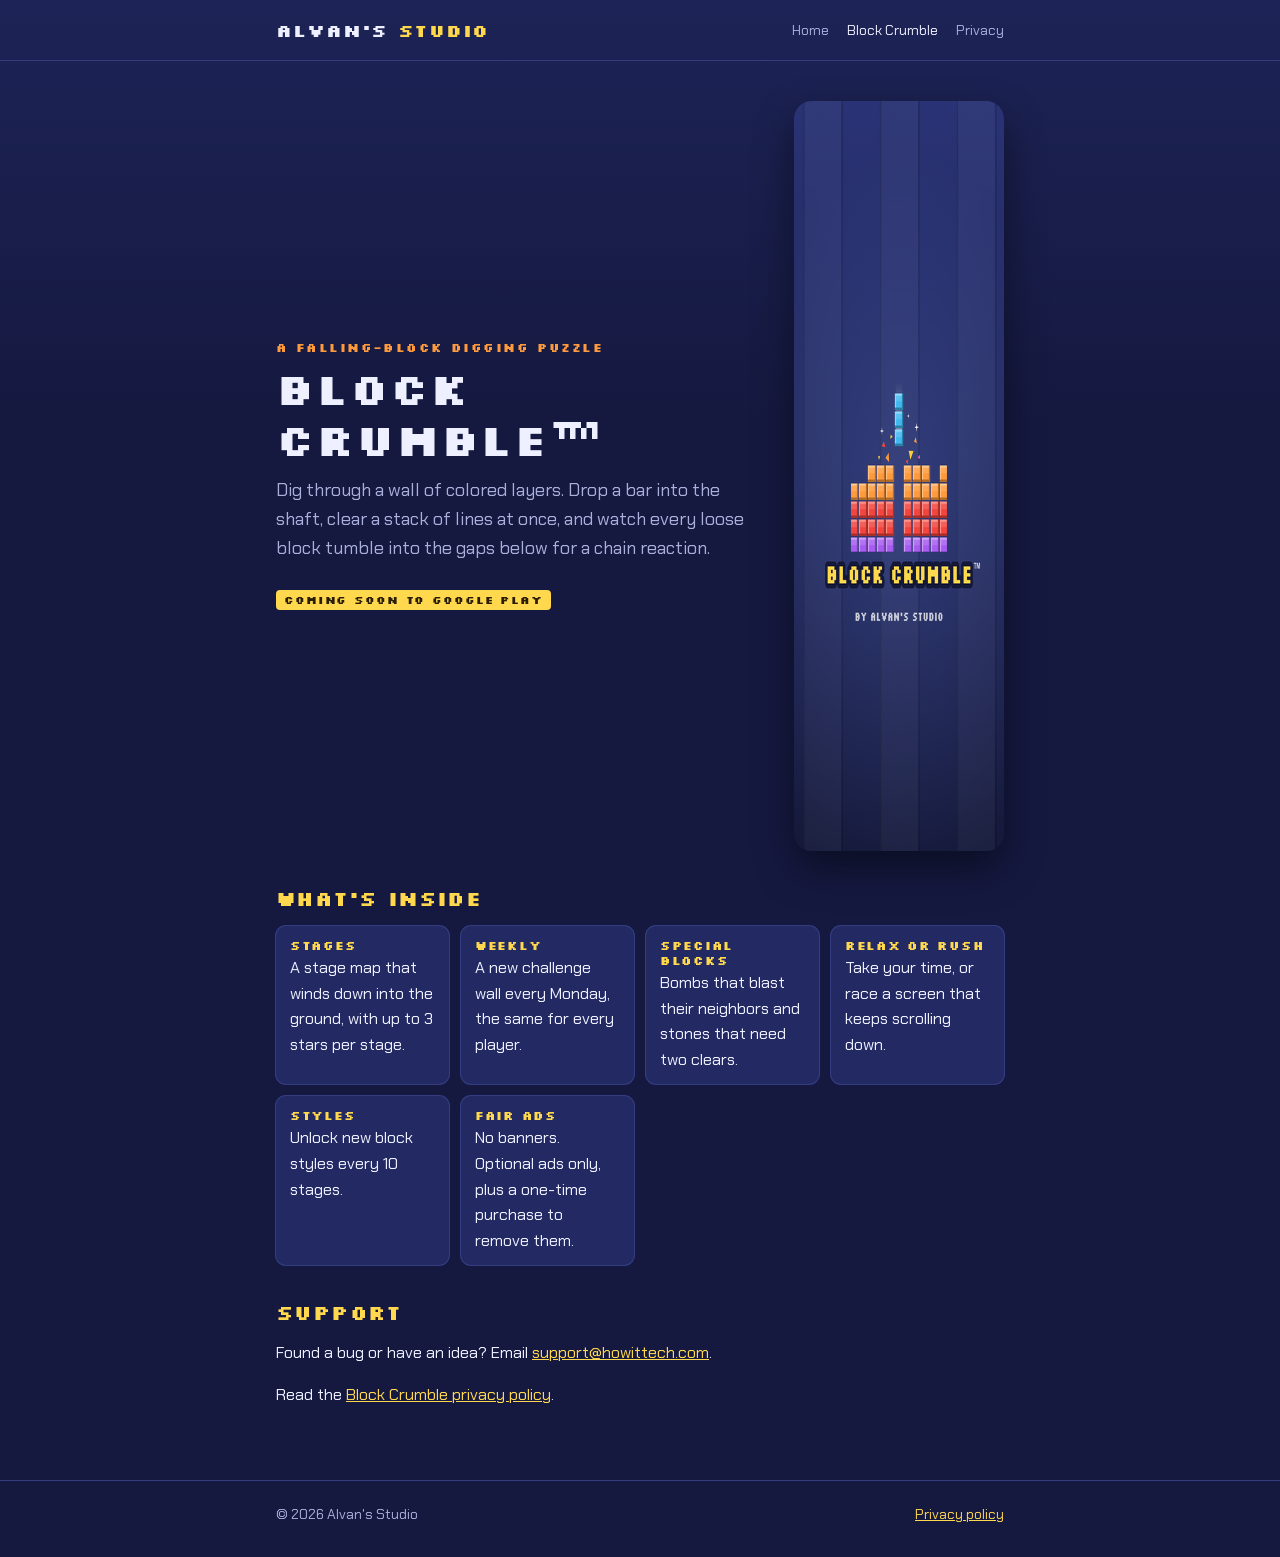
==== block-crumble/index.html @ d4e283a9 "Alvan's Studio site with Block Crumble page and privacy policy" ====
<!doctype html>
<html lang="en">
<head>
<meta charset="utf-8">
<meta name="viewport" content="width=device-width, initial-scale=1, viewport-fit=cover">
<title>Block Crumble</title>
<meta name="description" content="Block Crumble by Alvan's Studio: a falling-block digging puzzle with chain-reaction gravity.">
<link rel="icon" href="../img/block-crumble-icon.png">
<link rel="preconnect" href="https://fonts.googleapis.com">
<link rel="preconnect" href="https://fonts.gstatic.com" crossorigin>
<link rel="stylesheet" href="https://fonts.googleapis.com/css2?family=Silkscreen:wght@400;700&family=Chakra+Petch:wght@400;600;700&display=swap">
<link rel="stylesheet" href="../style.css">
</head>
<body>
<header class="site"><div class="wrap">
  <a class="logo" href="../">ALVAN'S <span>STUDIO</span></a>
  <nav class="site" aria-label="Main"><a href="../">Home</a><a href="./" aria-current="page">Block Crumble</a><a href="privacy/">Privacy</a></nav>
</div></header>

<main class="wrap">
  <div class="hero">
    <div>
      <p class="eyebrow">A falling-block digging puzzle</p>
      <h1>Block Crumble™</h1>
      <p class="lead">Dig through a wall of colored layers. Drop a bar into the shaft, clear a stack of lines at once, and watch every loose block tumble into the gaps below for a chain reaction.</p>
      <span class="tag">COMING SOON TO GOOGLE PLAY</span>
    </div>
    <img src="../img/block-crumble-splash.png" alt="Block Crumble title screen: a layered wall of orange, red and purple blocks with a blue bar dropping into a shaft" width="420" height="750">
  </div>

  <h2>What's inside</h2>
  <ul class="facts">
    <li><b>STAGES</b>A stage map that winds down into the ground, with up to 3 stars per stage.</li>
    <li><b>WEEKLY</b>A new challenge wall every Monday, the same for every player.</li>
    <li><b>SPECIAL BLOCKS</b>Bombs that blast their neighbors and stones that need two clears.</li>
    <li><b>RELAX OR RUSH</b>Take your time, or race a screen that keeps scrolling down.</li>
    <li><b>STYLES</b>Unlock new block styles every 10 stages.</li>
    <li><b>FAIR ADS</b>No banners. Optional ads only, plus a one-time purchase to remove them.</li>
  </ul>

  <h2>Support</h2>
  <p>Found a bug or have an idea? Email <a href="mailto:support@howittech.com">support@howittech.com</a>.</p>
  <p>Read the <a href="privacy/">Block Crumble privacy policy</a>.</p>
</main>

<footer class="site"><div class="wrap">
  <span>© 2026 Alvan's Studio</span>
  <a href="privacy/">Privacy policy</a>
</div></footer>
</body>
</html>
---- style.css ----
/* Alvan's Studio: deep navy "night dig" look from Block Crumble's Candy style. One dark theme by choice. */
:root {
  --bg: #151940;
  --bg-2: #1d2356;
  --panel: #232a63;
  --line: #343d82;
  --fg: #eef0ff;
  --muted: #aab0dc;
  --gold: #ffd84d;
  --orange: #ff9a3c;
  --red: #f2453d;
  --purple: #a65cf0;
  --font-display: 'Silkscreen', 'Courier New', monospace;
  --font-body: 'Chakra Petch', 'Segoe UI', system-ui, sans-serif;
  color-scheme: dark;
}
*, *::before, *::after { box-sizing: border-box; }
html { background: var(--bg); }
body {
  margin: 0; min-height: 100vh; color: var(--fg); font: 16px/1.6 var(--font-body);
  background: linear-gradient(180deg, var(--bg-2) 0%, var(--bg) 420px) var(--bg);
}
a { color: var(--gold); }
a:focus-visible, button:focus-visible { outline: 2px solid var(--gold); outline-offset: 3px; }
.wrap { max-width: 760px; margin: 0 auto; padding-left: max(16px, env(safe-area-inset-left, 0px)); padding-right: max(16px, env(safe-area-inset-right, 0px)); }

header.site { padding-block: 18px; border-bottom: 1px solid var(--line); }
header.site .wrap { display: flex; align-items: center; justify-content: space-between; gap: 16px; flex-wrap: wrap; }
.logo { font: 700 18px var(--font-display); color: var(--fg); text-decoration: none; letter-spacing: .04em; }
.logo span { color: var(--gold); }
nav.site { display: flex; gap: 18px; font-size: 14px; }
nav.site a { color: var(--muted); text-decoration: none; }
nav.site a:hover, nav.site a[aria-current="page"] { color: var(--fg); }

main { padding-block: 40px 56px; }
h1, h2, h3 { font-family: var(--font-display); font-weight: 700; line-height: 1.15; text-wrap: balance; letter-spacing: .02em; }
h1 { font-size: clamp(28px, 6vw, 44px); margin: 0 0 12px; }
h2 { font-size: 20px; margin: 36px 0 8px; color: var(--gold); }
h3 { font-size: 15px; margin: 22px 0 6px; }
p, li { max-width: 65ch; }
.lead { font-size: 18px; color: var(--muted); margin-top: 0; }
.eyebrow { font: 700 12px var(--font-display); color: var(--orange); letter-spacing: .12em; text-transform: uppercase; margin: 0 0 8px; }

/* the layered "wall" strip: the studio's signature detail */
.strata { height: 18px; display: grid; grid-template-columns: repeat(16, 1fr); gap: 2px; margin-block: 28px; }
.strata i { display: block; border-radius: 2px; background: var(--c); box-shadow: inset 0 3px 0 rgba(255,255,255,.25), inset 0 -3px 0 rgba(0,0,0,.25); }
.strata i.gap { background: transparent; box-shadow: none; }

.game {
  display: grid; grid-template-columns: 112px minmax(0, 1fr); gap: 20px; align-items: center;
  background: var(--panel); border-radius: 14px; padding: 18px; text-decoration: none; color: var(--fg);
  box-shadow: 0 0 0 1px var(--line);
}
.game:hover { box-shadow: 0 0 0 2px var(--gold); }
.game img { width: 112px; height: 112px; border-radius: 24px; }
.game h2 { margin: 0 0 4px; color: var(--fg); }
.game p { margin: 0; color: var(--muted); }
.tag { display: inline-block; font: 700 11px var(--font-display); letter-spacing: .08em; padding: 3px 8px; border-radius: 4px; background: var(--gold); color: #2a1d05; margin-top: 10px; }

.hero { display: grid; grid-template-columns: minmax(0, 1fr) 210px; gap: 32px; align-items: center; }
.hero img { width: 100%; border-radius: 18px; box-shadow: 0 18px 40px rgba(0,0,0,.45); }
.facts { display: grid; grid-template-columns: repeat(auto-fit, minmax(150px, 1fr)); gap: 12px; padding: 0; list-style: none; }
.facts li { background: var(--panel); border-radius: 10px; padding: 12px 14px; box-shadow: 0 0 0 1px var(--line); }
.facts b { display: block; font: 700 12px var(--font-display); color: var(--gold); letter-spacing: .06em; margin-bottom: 2px; }

.policy h2 { font-size: 17px; }
.policy .meta { color: var(--muted); font-size: 14px; }
.callout { background: var(--panel); border-left: 4px solid var(--gold); border-radius: 6px; padding: 12px 16px; margin-block: 18px; }

footer.site { border-top: 1px solid var(--line); padding-block: 22px 32px; color: var(--muted); font-size: 14px; }
footer.site .wrap { display: flex; justify-content: space-between; gap: 12px; flex-wrap: wrap; }

@media (max-width: 560px) {
  .hero { grid-template-columns: 1fr; }
  .hero img { max-width: 220px; justify-self: center; }
  .game { grid-template-columns: 72px minmax(0, 1fr); gap: 14px; }
  .game img { width: 72px; height: 72px; border-radius: 16px; }
}
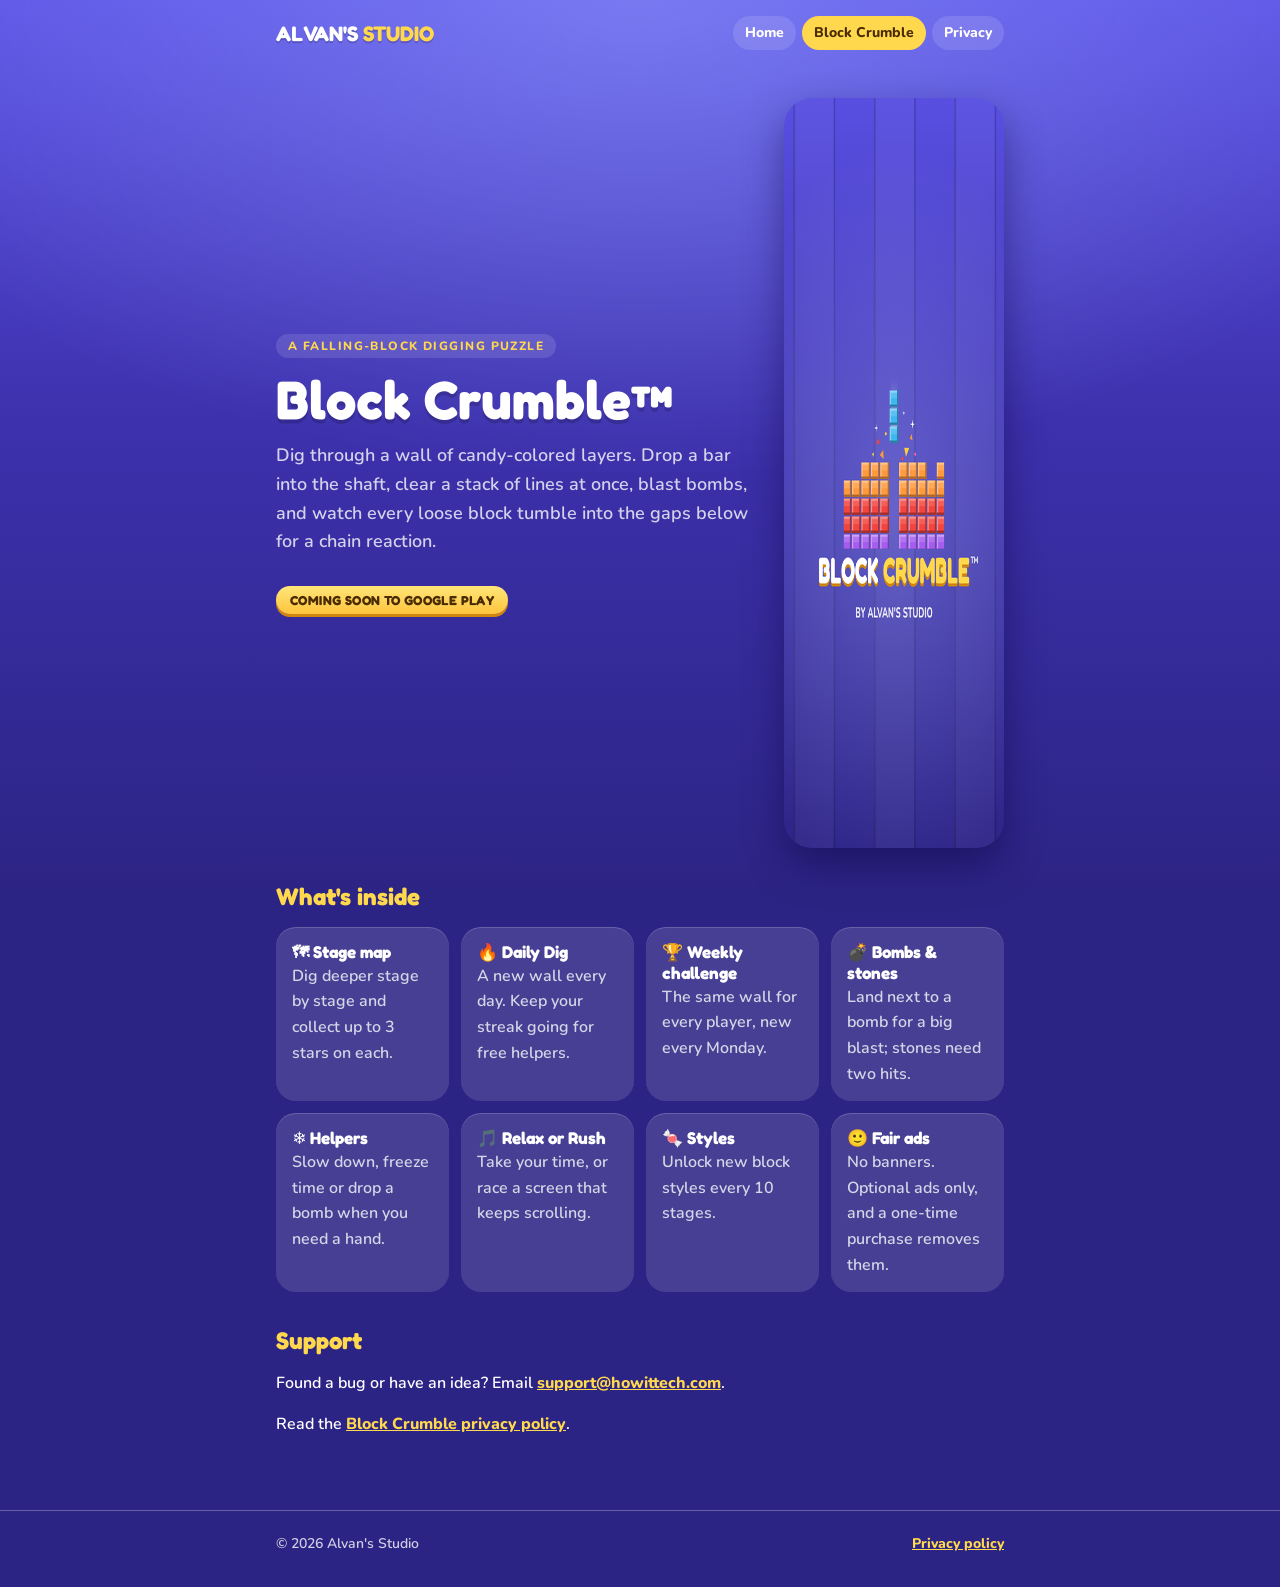
==== commit f6723084: "Restyle the site to match the game's new look Violet sky, rounded Fredoka/Nunito type, yellow pill b" ====
--- a/block-crumble/index.html
+++ b/block-crumble/index.html
@@ -8,7 +8,7 @@
 <link rel="icon" href="../img/block-crumble-icon.png">
 <link rel="preconnect" href="https://fonts.googleapis.com">
 <link rel="preconnect" href="https://fonts.gstatic.com" crossorigin>
-<link rel="stylesheet" href="https://fonts.googleapis.com/css2?family=Silkscreen:wght@400;700&family=Chakra+Petch:wght@400;600;700&display=swap">
+<link rel="stylesheet" href="https://fonts.googleapis.com/css2?family=Fredoka:wght@500;600;700&family=Nunito:wght@600;700;800&display=swap">
 <link rel="stylesheet" href="../style.css">
 </head>
 <body>
@@ -22,7 +22,7 @@
     <div>
       <p class="eyebrow">A falling-block digging puzzle</p>
       <h1>Block Crumble™</h1>
-      <p class="lead">Dig through a wall of colored layers. Drop a bar into the shaft, clear a stack of lines at once, and watch every loose block tumble into the gaps below for a chain reaction.</p>
+      <p class="lead">Dig through a wall of candy-colored layers. Drop a bar into the shaft, clear a stack of lines at once, blast bombs, and watch every loose block tumble into the gaps below for a chain reaction.</p>
       <span class="tag">COMING SOON TO GOOGLE PLAY</span>
     </div>
     <img src="../img/block-crumble-splash.png" alt="Block Crumble title screen: a layered wall of orange, red and purple blocks with a blue bar dropping into a shaft" width="420" height="750">
@@ -30,12 +30,14 @@
 
   <h2>What's inside</h2>
   <ul class="facts">
-    <li><b>STAGES</b>A stage map that winds down into the ground, with up to 3 stars per stage.</li>
-    <li><b>WEEKLY</b>A new challenge wall every Monday, the same for every player.</li>
-    <li><b>SPECIAL BLOCKS</b>Bombs that blast their neighbors and stones that need two clears.</li>
-    <li><b>RELAX OR RUSH</b>Take your time, or race a screen that keeps scrolling down.</li>
-    <li><b>STYLES</b>Unlock new block styles every 10 stages.</li>
-    <li><b>FAIR ADS</b>No banners. Optional ads only, plus a one-time purchase to remove them.</li>
+    <li><b><i>🗺</i>Stage map</b>Dig deeper stage by stage and collect up to 3 stars on each.</li>
+    <li><b><i>🔥</i>Daily Dig</b>A new wall every day. Keep your streak going for free helpers.</li>
+    <li><b><i>🏆</i>Weekly challenge</b>The same wall for every player, new every Monday.</li>
+    <li><b><i>💣</i>Bombs &amp; stones</b>Land next to a bomb for a big blast; stones need two hits.</li>
+    <li><b><i>❄️</i>Helpers</b>Slow down, freeze time or drop a bomb when you need a hand.</li>
+    <li><b><i>🎵</i>Relax or Rush</b>Take your time, or race a screen that keeps scrolling.</li>
+    <li><b><i>🍬</i>Styles</b>Unlock new block styles every 10 stages.</li>
+    <li><b><i>🙂</i>Fair ads</b>No banners. Optional ads only, and a one-time purchase removes them.</li>
   </ul>
 
   <h2>Support</h2>
--- a/style.css
+++ b/style.css
@@ -1,78 +1,90 @@
-/* Alvan's Studio: deep navy "night dig" look from Block Crumble's Candy style. One dark theme by choice. */
+/* Alvan's Studio: the same cute look as Block Crumble. Bright violet sky, frosted rounded cards,
+   sunny yellow accents, rounded Fredoka/Nunito type. One bright theme by choice. */
 :root {
-  --bg: #151940;
-  --bg-2: #1d2356;
-  --panel: #232a63;
-  --line: #343d82;
-  --fg: #eef0ff;
-  --muted: #aab0dc;
+  --sky-top: #5b52e6;
+  --sky-mid: #3d31ad;
+  --bg: #2c2484;
+  --card: rgba(255,255,255,.12);
+  --card-strong: rgba(255,255,255,.2);
+  --line: rgba(255,255,255,.28);
+  --fg: #ffffff;
+  --muted: rgba(255,255,255,.78);
   --gold: #ffd84d;
-  --orange: #ff9a3c;
-  --red: #f2453d;
-  --purple: #a65cf0;
-  --font-display: 'Silkscreen', 'Courier New', monospace;
-  --font-body: 'Chakra Petch', 'Segoe UI', system-ui, sans-serif;
+  --gold-dark: #d1870f;
+  --pink: #ff6a9c;
+  --font-display: 'Fredoka', 'Nunito', system-ui, sans-serif;
+  --font-body: 'Nunito', system-ui, sans-serif;
   color-scheme: dark;
 }
 *, *::before, *::after { box-sizing: border-box; }
 html { background: var(--bg); }
 body {
-  margin: 0; min-height: 100vh; color: var(--fg); font: 16px/1.6 var(--font-body);
-  background: linear-gradient(180deg, var(--bg-2) 0%, var(--bg) 420px) var(--bg);
+  margin: 0; min-height: 100vh; color: var(--fg); font: 600 16px/1.6 var(--font-body);
+  background:
+    radial-gradient(110% 50% at 50% 0%, rgba(150,160,255,.5) 0%, rgba(150,160,255,0) 60%),
+    linear-gradient(180deg, var(--sky-top) 0%, var(--sky-mid) 420px, var(--bg) 900px) var(--bg);
 }
-a { color: var(--gold); }
-a:focus-visible, button:focus-visible { outline: 2px solid var(--gold); outline-offset: 3px; }
+a { color: var(--gold); font-weight: 800; }
+a:focus-visible, button:focus-visible { outline: 3px solid var(--gold); outline-offset: 3px; border-radius: 6px; }
 .wrap { max-width: 760px; margin: 0 auto; padding-left: max(16px, env(safe-area-inset-left, 0px)); padding-right: max(16px, env(safe-area-inset-right, 0px)); }
 
-header.site { padding-block: 18px; border-bottom: 1px solid var(--line); }
+header.site { padding-block: 16px; }
 header.site .wrap { display: flex; align-items: center; justify-content: space-between; gap: 16px; flex-wrap: wrap; }
-.logo { font: 700 18px var(--font-display); color: var(--fg); text-decoration: none; letter-spacing: .04em; }
+.logo { font: 700 21px var(--font-display); color: var(--fg); text-decoration: none; text-shadow: 0 2px 0 rgba(0,0,0,.18); }
 .logo span { color: var(--gold); }
-nav.site { display: flex; gap: 18px; font-size: 14px; }
-nav.site a { color: var(--muted); text-decoration: none; }
-nav.site a:hover, nav.site a[aria-current="page"] { color: var(--fg); }
+nav.site { display: flex; gap: 6px; font-size: 14px; }
+nav.site a { color: var(--fg); text-decoration: none; font-weight: 800; padding: 6px 12px; border-radius: 999px; background: var(--card); }
+nav.site a:hover { background: var(--card-strong); }
+nav.site a[aria-current="page"] { background: var(--gold); color: #4a2c00; }
 
-main { padding-block: 40px 56px; }
-h1, h2, h3 { font-family: var(--font-display); font-weight: 700; line-height: 1.15; text-wrap: balance; letter-spacing: .02em; }
-h1 { font-size: clamp(28px, 6vw, 44px); margin: 0 0 12px; }
-h2 { font-size: 20px; margin: 36px 0 8px; color: var(--gold); }
-h3 { font-size: 15px; margin: 22px 0 6px; }
+main { padding-block: 32px 56px; }
+h1, h2, h3 { font-family: var(--font-display); font-weight: 700; line-height: 1.1; text-wrap: balance; }
+h1 { font-size: clamp(34px, 8vw, 54px); margin: 0 0 12px; text-shadow: 0 4px 0 rgba(0,0,0,.16); }
+h1 .hl { color: var(--gold); }
+h2 { font-size: 24px; margin: 36px 0 10px; color: var(--gold); }
+h3 { font-size: 17px; margin: 22px 0 6px; }
 p, li { max-width: 65ch; }
 .lead { font-size: 18px; color: var(--muted); margin-top: 0; }
-.eyebrow { font: 700 12px var(--font-display); color: var(--orange); letter-spacing: .12em; text-transform: uppercase; margin: 0 0 8px; }
+.eyebrow { display: inline-block; font: 800 12px var(--font-body); letter-spacing: .12em; text-transform: uppercase; margin: 0 0 12px; padding: 4px 12px; border-radius: 999px; background: var(--card); color: var(--gold); }
 
-/* the layered "wall" strip: the studio's signature detail */
-.strata { height: 18px; display: grid; grid-template-columns: repeat(16, 1fr); gap: 2px; margin-block: 28px; }
-.strata i { display: block; border-radius: 2px; background: var(--c); box-shadow: inset 0 3px 0 rgba(255,255,255,.25), inset 0 -3px 0 rgba(0,0,0,.25); }
+/* a strip of candy blocks: the studio's signature detail */
+.strata { height: 22px; display: grid; grid-template-columns: repeat(16, 1fr); gap: 3px; margin-block: 28px; }
+.strata i { display: block; border-radius: 5px; background: var(--c); box-shadow: inset 0 4px 0 rgba(255,255,255,.3), inset 0 -4px 0 rgba(0,0,0,.2); }
 .strata i.gap { background: transparent; box-shadow: none; }
 
 .game {
   display: grid; grid-template-columns: 112px minmax(0, 1fr); gap: 20px; align-items: center;
-  background: var(--panel); border-radius: 14px; padding: 18px; text-decoration: none; color: var(--fg);
-  box-shadow: 0 0 0 1px var(--line);
+  background: var(--card); border-radius: 26px; padding: 18px; text-decoration: none; color: var(--fg);
+  box-shadow: inset 0 1px 0 rgba(255,255,255,.2), 0 14px 30px rgba(15,5,70,.3);
+  transition: transform .15s;
 }
-.game:hover { box-shadow: 0 0 0 2px var(--gold); }
-.game img { width: 112px; height: 112px; border-radius: 24px; }
+.game:hover { transform: translateY(-2px); background: var(--card-strong); }
+.game img { width: 112px; height: 112px; border-radius: 26px; box-shadow: 0 6px 16px rgba(0,0,0,.3); }
 .game h2 { margin: 0 0 4px; color: var(--fg); }
 .game p { margin: 0; color: var(--muted); }
-.tag { display: inline-block; font: 700 11px var(--font-display); letter-spacing: .08em; padding: 3px 8px; border-radius: 4px; background: var(--gold); color: #2a1d05; margin-top: 10px; }
+.tag {
+  display: inline-block; font: 700 13px var(--font-display); letter-spacing: .03em; padding: 6px 14px; border-radius: 999px;
+  background: linear-gradient(180deg, #ffe678, #ffc43d); color: #4a2c00; box-shadow: 0 3px 0 var(--gold-dark); margin-top: 12px;
+}
 
-.hero { display: grid; grid-template-columns: minmax(0, 1fr) 210px; gap: 32px; align-items: center; }
-.hero img { width: 100%; border-radius: 18px; box-shadow: 0 18px 40px rgba(0,0,0,.45); }
-.facts { display: grid; grid-template-columns: repeat(auto-fit, minmax(150px, 1fr)); gap: 12px; padding: 0; list-style: none; }
-.facts li { background: var(--panel); border-radius: 10px; padding: 12px 14px; box-shadow: 0 0 0 1px var(--line); }
-.facts b { display: block; font: 700 12px var(--font-display); color: var(--gold); letter-spacing: .06em; margin-bottom: 2px; }
+.hero { display: grid; grid-template-columns: minmax(0, 1fr) 220px; gap: 32px; align-items: center; }
+.hero img { width: 100%; border-radius: 28px; box-shadow: 0 18px 40px rgba(10,0,60,.45); }
+.facts { display: grid; grid-template-columns: repeat(auto-fit, minmax(160px, 1fr)); gap: 12px; padding: 0; list-style: none; }
+.facts li { background: var(--card); border-radius: 20px; padding: 14px 16px; box-shadow: inset 0 1px 0 rgba(255,255,255,.18); color: var(--muted); }
+.facts b { display: block; font: 700 17px var(--font-display); color: var(--fg); margin-bottom: 2px; }
+.facts b i { font-style: normal; margin-right: 4px; }
 
-.policy h2 { font-size: 17px; }
+.policy h2 { font-size: 20px; }
 .policy .meta { color: var(--muted); font-size: 14px; }
-.callout { background: var(--panel); border-left: 4px solid var(--gold); border-radius: 6px; padding: 12px 16px; margin-block: 18px; }
+.callout { background: var(--card); border-radius: 20px; padding: 14px 18px; margin-block: 18px; box-shadow: inset 4px 0 0 var(--gold); }
 
-footer.site { border-top: 1px solid var(--line); padding-block: 22px 32px; color: var(--muted); font-size: 14px; }
+footer.site { padding-block: 22px 32px; color: var(--muted); font-size: 14px; border-top: 1px solid var(--line); }
 footer.site .wrap { display: flex; justify-content: space-between; gap: 12px; flex-wrap: wrap; }
 
 @media (max-width: 560px) {
   .hero { grid-template-columns: 1fr; }
-  .hero img { max-width: 220px; justify-self: center; }
-  .game { grid-template-columns: 72px minmax(0, 1fr); gap: 14px; }
-  .game img { width: 72px; height: 72px; border-radius: 16px; }
+  .hero img { max-width: 230px; justify-self: center; }
+  .game { grid-template-columns: 76px minmax(0, 1fr); gap: 14px; }
+  .game img { width: 76px; height: 76px; border-radius: 18px; }
 }
+@media (prefers-reduced-motion: reduce) { .game { transition: none; } }
